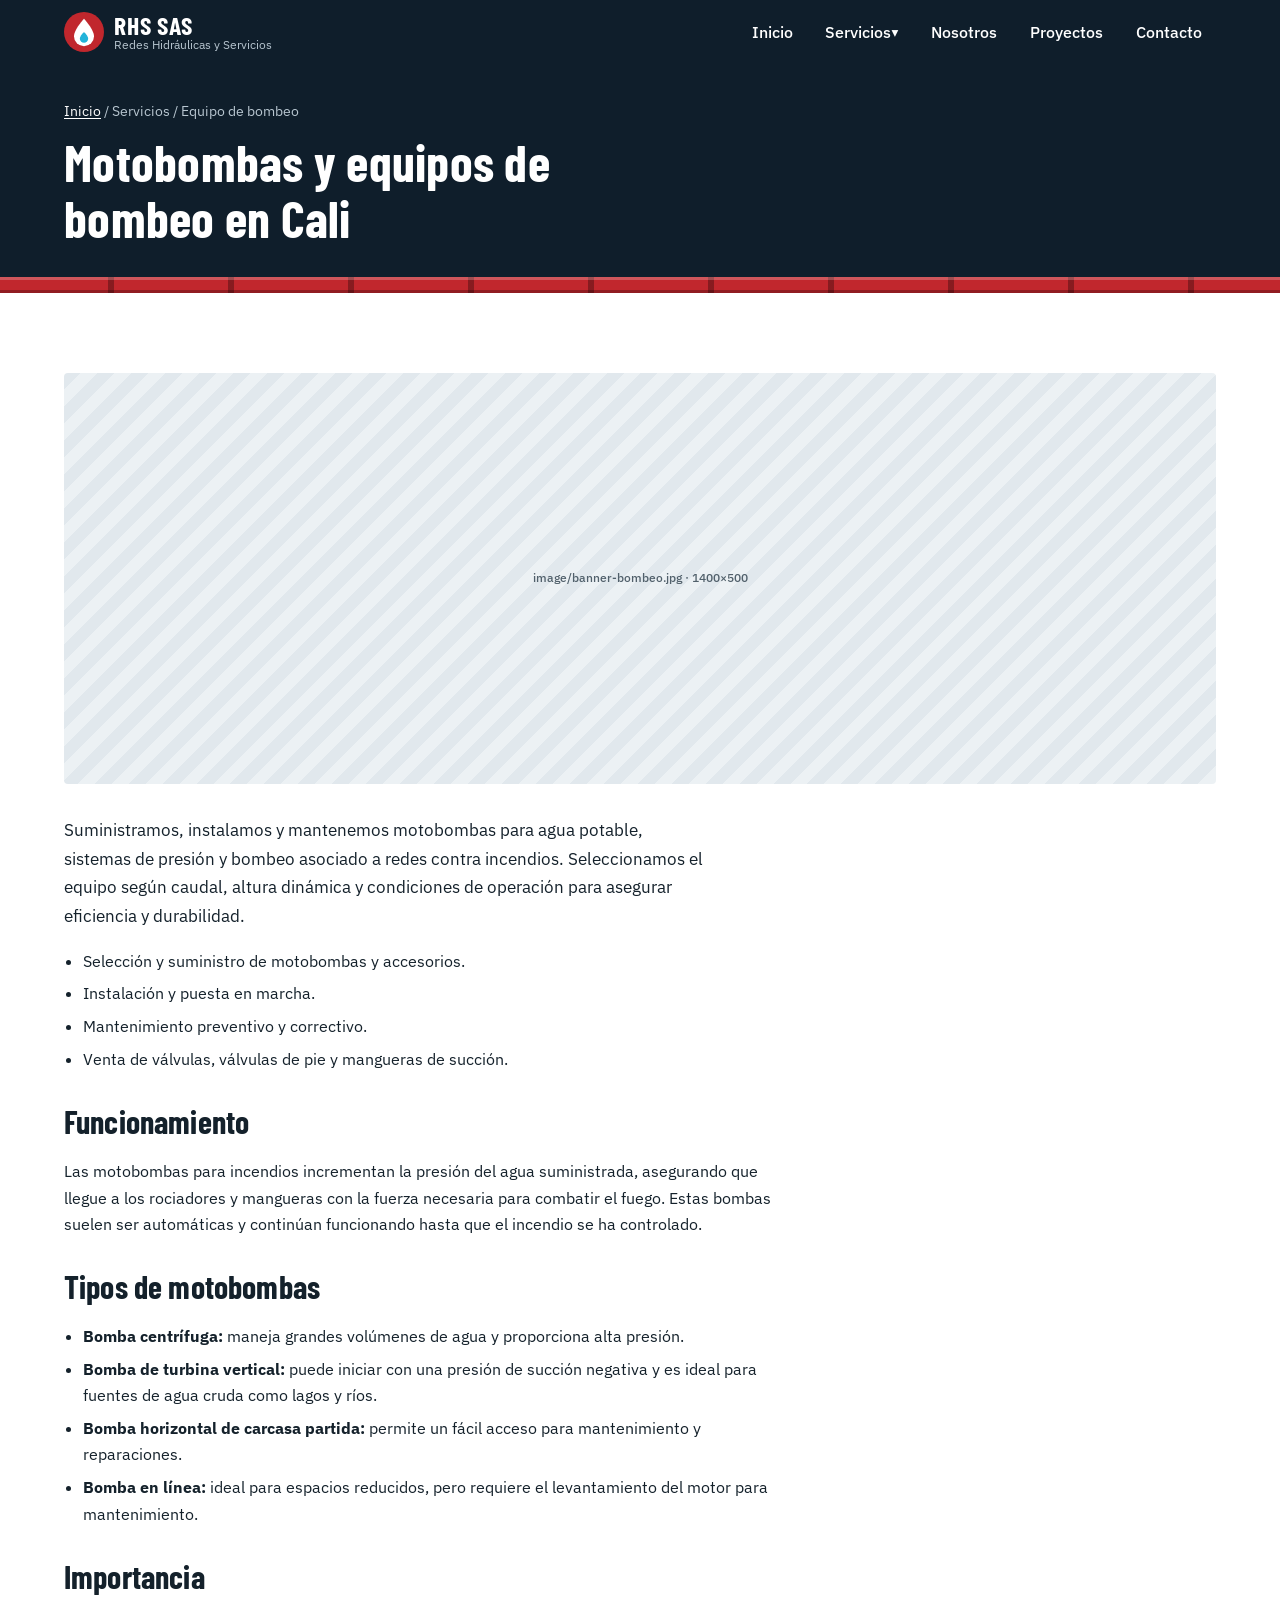
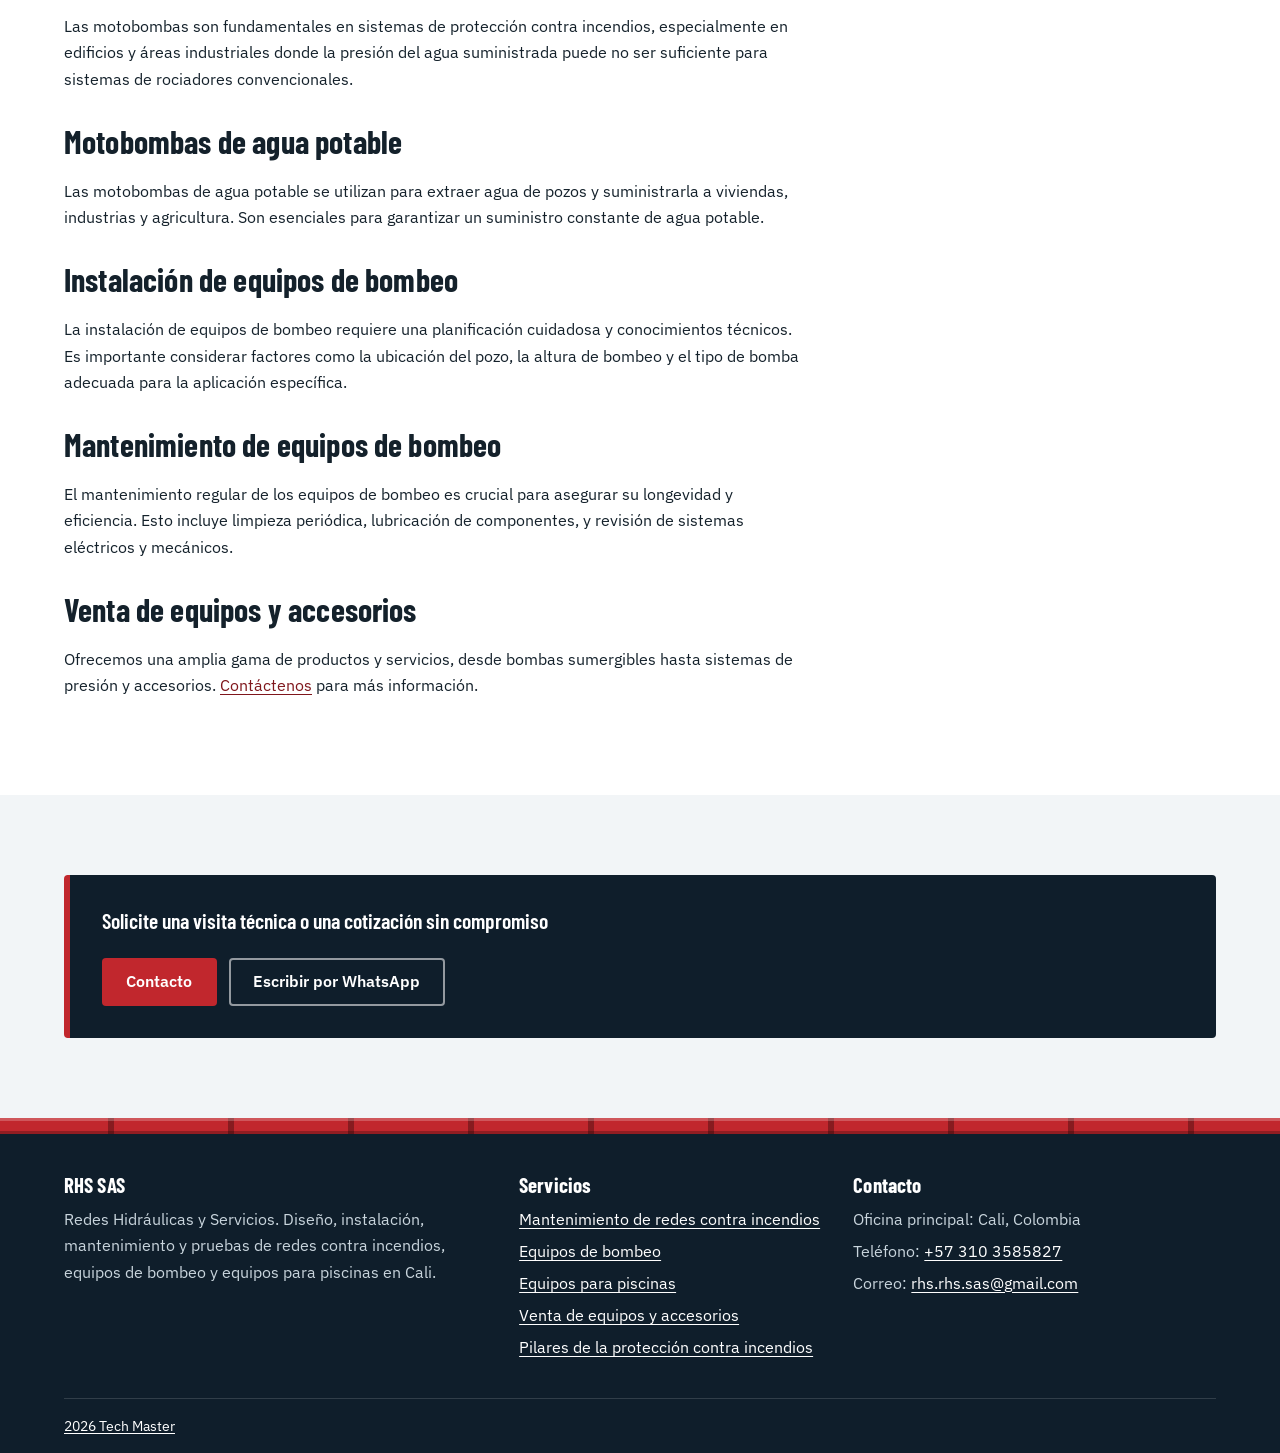
==== equipos-de-bombeo.html @ 1995c6d7 "Diseño incial - Creacion de codigo y estructura a trabajar" ====
<!DOCTYPE html>
<html lang="es-CO">
<head>
  <!-- Google Tag Manager -->
  <script>(function(w,d,s,l,i){w[l]=w[l]||[];w[l].push({'gtm.start':
  new Date().getTime(),event:'gtm.js'});var f=d.getElementsByTagName(s)[0],
  j=d.createElement(s),dl=l!='dataLayer'?'&l='+l:'';j.async=true;j.src=
  'https://www.googletagmanager.com/gtm.js?id='+i+dl;f.parentNode.insertBefore(j,f);
  })(window,document,'script','dataLayer','GTM-WHKBWDS8');</script>
  <!-- End Google Tag Manager -->
  <meta charset="utf-8">
  <meta name="viewport" content="width=device-width, initial-scale=1">
  <title>Motobombas y Equipos de Bombeo en Cali | RHS SAS</title>
  <meta name="description" content="Suministro, instalación y mantenimiento de motobombas de agua potable y equipos de bombeo en Cali. Asesoría técnica y repuestos.">
  <meta name="robots" content="index, follow">
  <link rel="canonical" href="https://www.redcontraincendios.net/equipos-de-bombeo">
  <meta name="google-site-verification" content="AdyVcqmKabd4CoY26H04oUFudaBdYu7BbRZjcWeOcj8">
  <meta name="format-detection" content="telephone=no">
  <meta name="theme-color" content="#0F1E2B">
  <link rel="icon" type="image/svg+xml" href="image/logo-mark.svg">
  <meta property="og:type" content="website">
  <meta property="og:locale" content="es_CO">
  <meta property="og:site_name" content="RHS SAS">
  <meta property="og:title" content="Motobombas y Equipos de Bombeo en Cali | RHS SAS">
  <meta property="og:description" content="Suministro, instalación y mantenimiento de motobombas de agua potable y equipos de bombeo en Cali. Asesoría técnica y repuestos.">
  <meta property="og:url" content="https://www.redcontraincendios.net/equipos-de-bombeo">
  <meta property="og:image" content="https://www.redcontraincendios.net/image/og-rhs.jpg">
  <meta property="og:image:width" content="1200">
  <meta property="og:image:height" content="630">
  <meta name="twitter:card" content="summary_large_image">
  <meta name="twitter:title" content="Motobombas y Equipos de Bombeo en Cali | RHS SAS">
  <meta name="twitter:description" content="Suministro, instalación y mantenimiento de motobombas de agua potable y equipos de bombeo en Cali. Asesoría técnica y repuestos.">
  <meta name="twitter:image" content="https://www.redcontraincendios.net/image/og-rhs.jpg">
  <link rel="preconnect" href="https://fonts.googleapis.com">
  <link rel="preconnect" href="https://fonts.gstatic.com" crossorigin>
  <link rel="stylesheet" href="https://fonts.googleapis.com/css2?family=Barlow+Condensed:wght@600;700&family=IBM+Plex+Sans:wght@400;500;600&display=swap">
  <link rel="stylesheet" href="styles/main.css">
  <script type="application/ld+json">{"@context": "https://schema.org", "@type": "Service", "name": "Motobombas y equipos de bombeo", "description": "Suministro, instalación y mantenimiento de motobombas de agua potable y equipos de bombeo en Cali.", "url": "https://www.redcontraincendios.net/equipos-de-bombeo", "areaServed": {"@type": "City", "name": "Cali"}, "provider": {"@type": "LocalBusiness", "name": "RHS SAS", "url": "https://www.redcontraincendios.net", "telephone": "+573103585827"}}</script>
</head>
<body>
  <!-- Google Tag Manager (noscript) -->
  <noscript><iframe src="https://www.googletagmanager.com/ns.html?id=GTM-WHKBWDS8"
  height="0" width="0" style="display:none;visibility:hidden"></iframe></noscript>
  <!-- End Google Tag Manager (noscript) -->
<a class="skip-link" href="#contenido">Saltar al contenido</a>
<header class="site-header">
  <div class="container bar">
    <a class="brand" href="./" aria-label="RHS SAS, Redes Hidráulicas y Servicios, inicio">
      <img src="image/logo-mark.svg" alt="" width="40" height="40">
      <span><span class="brand-name">RHS SAS</span><span class="brand-sub">Redes Hidráulicas y Servicios</span></span>
    </a>
    <button class="nav-toggle" type="button" aria-expanded="false" aria-controls="menu" aria-label="Abrir menú"><span></span></button>
    <nav class="menu" id="menu" aria-label="Principal">
      <ul>
        <li><a href="./">Inicio</a></li>
        <li class="has-sub">
          <button class="sub-toggle" type="button" aria-expanded="false">Servicios</button>
          <ul class="sub">
            <li><a href="mantenimiento-red-contra-incendios">Mantenimiento</a></li>
            <li><a href="equipos-de-bombeo" aria-current="page">Equipo de bombeo</a></li>
            <li><a href="equipos-para-piscinas">Equipo de piscina</a></li>
            <li><a href="equipos-y-accesorios">Venta de equipos</a></li>
          </ul>
        </li>
        <li><a href="./#nosotros">Nosotros</a></li>
        <li><a href="./#proyectos">Proyectos</a></li>
        <li><a href="contacto">Contacto</a></li>
      </ul>
    </nav>
  </div>
</header>
<main id="contenido">
<div class="page-head">
  <div class="container">
    <p class="breadcrumb"><a href="./">Inicio</a> / Servicios / Equipo de bombeo</p>
    <h1>Motobombas y equipos de bombeo en Cali</h1>
  </div>
</div>
<div class="pipe" aria-hidden="true"></div>
<section class="section">
  <div class="container">
<!-- IMAGEN: coloque el archivo /image/banner-bombeo.jpg (1400×500 px). Banner horizontal de una motobomba. -->
<figure class="slot banner" style="--ratio:1400/500" data-slot="image/banner-bombeo.jpg · 1400×500"><img src="image/banner-bombeo.jpg" alt="Motobomba de agua potable" width="1400" height="500" loading="lazy" decoding="async" onerror="this.remove()"></figure>
    <div class="prose">
      <p class="lead">Suministramos, instalamos y mantenemos motobombas para agua potable, sistemas de presión y bombeo asociado a redes contra incendios. Seleccionamos el equipo según caudal, altura dinámica y condiciones de operación para asegurar eficiencia y durabilidad.</p>
      <ul>
        <li>Selección y suministro de motobombas y accesorios.</li>
        <li>Instalación y puesta en marcha.</li>
        <li>Mantenimiento preventivo y correctivo.</li>
        <li>Venta de válvulas, válvulas de pie y mangueras de succión.</li>
      </ul>
      <h2>Funcionamiento</h2>
      <p>Las motobombas para incendios incrementan la presión del agua suministrada, asegurando que llegue a los rociadores y mangueras con la fuerza necesaria para combatir el fuego. Estas bombas suelen ser automáticas y continúan funcionando hasta que el incendio se ha controlado.</p>
      <h2>Tipos de motobombas</h2>
      <ul>
        <li><strong>Bomba centrífuga:</strong> maneja grandes volúmenes de agua y proporciona alta presión.</li>
        <li><strong>Bomba de turbina vertical:</strong> puede iniciar con una presión de succión negativa y es ideal para fuentes de agua cruda como lagos y ríos.</li>
        <li><strong>Bomba horizontal de carcasa partida:</strong> permite un fácil acceso para mantenimiento y reparaciones.</li>
        <li><strong>Bomba en línea:</strong> ideal para espacios reducidos, pero requiere el levantamiento del motor para mantenimiento.</li>
      </ul>
      <h2>Importancia</h2>
      <p>Las motobombas son fundamentales en sistemas de protección contra incendios, especialmente en edificios y áreas industriales donde la presión del agua suministrada puede no ser suficiente para sistemas de rociadores convencionales.</p>
      <h2>Motobombas de agua potable</h2>
      <p>Las motobombas de agua potable se utilizan para extraer agua de pozos y suministrarla a viviendas, industrias y agricultura. Son esenciales para garantizar un suministro constante de agua potable.</p>
      <h2>Instalación de equipos de bombeo</h2>
      <p>La instalación de equipos de bombeo requiere una planificación cuidadosa y conocimientos técnicos. Es importante considerar factores como la ubicación del pozo, la altura de bombeo y el tipo de bomba adecuada para la aplicación específica.</p>
      <h2>Mantenimiento de equipos de bombeo</h2>
      <p>El mantenimiento regular de los equipos de bombeo es crucial para asegurar su longevidad y eficiencia. Esto incluye limpieza periódica, lubricación de componentes, y revisión de sistemas eléctricos y mecánicos.</p>
      <h2>Venta de equipos y accesorios</h2>
      <p>Ofrecemos una amplia gama de productos y servicios, desde bombas sumergibles hasta sistemas de presión y accesorios. <a href="contacto">Contáctenos</a> para más información.</p>
    </div>
  </div>
</section>
<section class="section section--paper" aria-label="Solicitar cotización">
  <div class="container">
    <div class="callout">
      <p>Solicite una visita técnica o una cotización sin compromiso</p>
      <div class="actions">
        <a class="btn btn-primary" href="contacto" data-cta="franja-final">Contacto</a>
        <a class="btn btn-ghost" href="https://wa.me/573103585827?text=Hola%2C%20quisiera%20solicitar%20una%20cotizaci%C3%B3n%20de%20servicios%20de%20redes%20contra%20incendios." target="_blank" rel="noopener" data-pos="franja-final">Escribir por WhatsApp</a>
      </div>
    </div>
  </div>
</section>
</main>
<footer class="site-footer">
  <div class="pipe" aria-hidden="true"></div>
  <div class="container footer-grid">
    <div>
      <h2>RHS SAS</h2>
      <p>Redes Hidráulicas y Servicios. Diseño, instalación, mantenimiento y pruebas de redes contra incendios, equipos de bombeo y equipos para piscinas en Cali.</p>
    </div>
    <nav aria-label="Servicios">
      <h2>Servicios</h2>
      <ul>
        <li><a href="mantenimiento-red-contra-incendios">Mantenimiento de redes contra incendios</a></li>
        <li><a href="equipos-de-bombeo">Equipos de bombeo</a></li>
        <li><a href="equipos-para-piscinas">Equipos para piscinas</a></li>
        <li><a href="equipos-y-accesorios">Venta de equipos y accesorios</a></li>
        <li><a href="pilares-rci">Pilares de la protección contra incendios</a></li>
      </ul>
    </nav>
    <div>
      <h2>Contacto</h2>
      <ul>
        <li>Oficina principal: Cali, Colombia</li>
        <li>Teléfono: <a href="tel:+573103585827" data-pos="pie">+57 310 3585827</a></li>
        <li>Correo: <a href="mailto:rhs.rhs.sas@gmail.com">rhs.rhs.sas@gmail.com</a></li>
      </ul>
    </div>
  </div>
  <div class="container legal">
    <a href="http://www.tmservicios.net" rel="noopener">2026 Tech Master</a>
  </div>
</footer>
<div class="fab">
  <a class="call" href="tel:+573103585827" data-pos="barra-movil">Llamar</a>
  <a class="wa" href="https://wa.me/573103585827?text=Hola%2C%20quisiera%20solicitar%20una%20cotizaci%C3%B3n%20de%20servicios%20de%20redes%20contra%20incendios." target="_blank" rel="noopener" data-pos="barra-movil">WhatsApp</a>
</div>
<script src="js/config.js"></script>
<script src="js/main.js" defer></script>
</body>
</html>
---- styles/main.css ----
/* ==========================================================================
   RHS SAS · Redes Hidráulicas y Servicios
   Hoja de estilos principal · enfoque mobile first
   Concepto visual: la tubería roja de un cuarto de bombas (rojo de
   tubería, acero y agua). Los puntos de corte van de menor a mayor.
   ========================================================================== */

:root {
  --pipe: #C1272D;
  --pipe-dark: #7F161C;
  --steel: #0F1E2B;
  --steel-2: #1A2E40;
  --water: #22B3D9;
  --water-dark: #0B6F8C;
  --water-light: #8FD9F7;
  --cream: #FFF1D6;
  --paper: #F2F5F7;
  --white: #FFFFFF;
  --ink: #14212B;
  --muted: #4A5B67;
  --line: #D3DCE2;
  --signal: #F2B705;
  --whatsapp: #1E8E4E;

  --font-head: "Barlow Condensed", "Arial Narrow", Arial, sans-serif;
  --font-body: "IBM Plex Sans", system-ui, -apple-system, "Segoe UI", Roboto, Arial, sans-serif;

  --gutter: 1.25rem;
  --max: 72rem;
  --header-h: 4rem;
}

*, *::before, *::after { box-sizing: border-box; }

html {
  scroll-behavior: smooth;
  scroll-padding-top: 5rem;
  -webkit-text-size-adjust: 100%;
}

body {
  margin: 0;
  padding-bottom: 3.25rem; /* espacio para la barra fija móvil */
  font: 400 1rem/1.65 var(--font-body);
  color: var(--ink);
  background: var(--white);
}

img, svg, video { display: block; max-width: 100%; }
a { color: var(--pipe-dark); text-underline-offset: 0.18em; }
a:hover { color: var(--pipe); }
:focus-visible { outline: 3px solid var(--signal); outline-offset: 2px; }

.container { width: min(100% - 2 * var(--gutter), var(--max)); margin-inline: auto; }

.skip-link {
  position: absolute; left: -999px; top: 0; z-index: 100;
  background: var(--signal); color: var(--steel); padding: 0.75rem 1rem; font-weight: 600;
}
.skip-link:focus { left: 0; }

/* ---------- Tipografía ---------- */
h1, h2, h3 { font-family: var(--font-head); font-weight: 700; line-height: 1.08; letter-spacing: 0.005em; margin: 0 0 0.6em; }
h1 { font-size: clamp(2.3rem, 8vw, 3.9rem); }
h2 { font-size: clamp(1.8rem, 5vw, 2.6rem); }
h3 { font-size: 1.45rem; }
p { margin: 0 0 1em; }
.lead { font-size: 1.08rem; max-width: 40rem; }

/* ---------- Botones ---------- */
.btn {
  display: inline-flex; align-items: center; justify-content: center;
  min-height: 3rem; padding: 0.75rem 1.4rem;
  font: 600 1rem/1.2 var(--font-body); text-decoration: none; text-align: center;
  border: 2px solid transparent; border-radius: 4px; cursor: pointer;
  transition: background-color 0.18s, border-color 0.18s, color 0.18s;
}
.btn-primary { background: var(--pipe); color: #fff; }
.btn-primary:hover { background: var(--pipe-dark); color: #fff; }
.btn-ghost { border-color: rgba(255, 255, 255, 0.55); color: #fff; }
.btn-ghost:hover { background: rgba(255, 255, 255, 0.12); color: #fff; }
.btn-outline { border-color: var(--pipe); color: var(--pipe-dark); background: transparent; }
.btn-outline:hover { background: var(--pipe); color: #fff; }
.btn-wa { background: var(--whatsapp); color: #fff; }
.btn-wa:hover { background: #17713D; color: #fff; }
.actions { display: flex; flex-wrap: wrap; gap: 0.75rem; margin-top: 1.5rem; }

/* ---------- Encabezado y menú ---------- */
.site-header { position: sticky; top: 0; z-index: 50; background: var(--steel); color: #fff; }
.bar { display: flex; align-items: center; justify-content: space-between; min-height: var(--header-h); }
.brand { display: flex; align-items: center; gap: 0.65rem; color: #fff; text-decoration: none; }
.brand:hover { color: #fff; }
.brand img { width: 2.5rem; height: 2.5rem; }
.brand-name { display: block; font: 700 1.6rem/1 var(--font-head); letter-spacing: 0.03em; }
.brand-sub { display: block; font: 400 0.72rem/1.25 var(--font-body); color: #B8C6D0; }

.nav-toggle {
  width: 3rem; height: 3rem; display: grid; place-items: center;
  background: none; border: 0; color: #fff; cursor: pointer;
}
.nav-toggle span, .nav-toggle span::before, .nav-toggle span::after {
  display: block; width: 1.5rem; height: 2px; background: currentColor; content: ""; position: relative;
  transition: transform 0.2s, background-color 0.2s;
}
.nav-toggle span::before { position: absolute; top: -7px; }
.nav-toggle span::after { position: absolute; top: 7px; }
.nav-toggle[aria-expanded="true"] span { background: transparent; }
.nav-toggle[aria-expanded="true"] span::before { transform: translateY(7px) rotate(45deg); }
.nav-toggle[aria-expanded="true"] span::after { transform: translateY(-7px) rotate(-45deg); }

.menu {
  display: none; position: absolute; left: 0; right: 0; top: 100%;
  background: var(--steel-2); border-top: 3px solid var(--pipe);
  max-height: calc(100vh - var(--header-h)); overflow-y: auto;
}
.menu.open { display: block; }
.menu ul { list-style: none; margin: 0; padding: 0; }
.menu a, .sub-toggle {
  display: flex; align-items: center; justify-content: space-between; width: 100%; min-height: 3rem;
  padding: 0.85rem var(--gutter); color: #fff; text-decoration: none; text-align: left;
  font: 500 1rem var(--font-body); background: none; border: 0;
  border-bottom: 1px solid rgba(255, 255, 255, 0.1); cursor: pointer;
}
.menu a:hover, .sub-toggle:hover { color: var(--signal); }
.menu a[aria-current="page"] { color: var(--signal); }
.sub-toggle::after { content: "▾"; font-size: 0.85em; transition: transform 0.2s; }
.has-sub.open > .sub-toggle::after { transform: rotate(180deg); }
.sub { display: none; background: rgba(0, 0, 0, 0.22); }
.has-sub.open > .sub { display: block; }
.sub a { padding-left: calc(var(--gutter) + 1rem); }

/* ---------- Tubería divisoria (motivo gráfico) ---------- */
.pipe {
  height: 16px; background-color: var(--pipe);
  background-image: repeating-linear-gradient(90deg, transparent 0 108px, rgba(0, 0, 0, 0.3) 108px 114px, transparent 114px 120px);
  box-shadow: inset 0 3px 0 rgba(255, 255, 255, 0.22), inset 0 -3px 0 rgba(0, 0, 0, 0.25);
}

/* ---------- Portada ---------- */
.hero { background: var(--steel); color: #fff; }
.hero-grid { display: grid; gap: 2rem; padding: 2.75rem 0 2.5rem; align-items: center; }
.tagline { font: 600 1.35rem/1.2 var(--font-head); color: var(--signal); margin-bottom: 1rem; letter-spacing: 0.02em; }
.hero .lead { color: #D3DDE4; }
.hero-art svg { width: 100%; height: auto; }

/* Escena animada: el agua llena la tubería y los rociadores descargan */
.pipe-body { fill: none; stroke: var(--pipe); stroke-linejoin: miter; }
.flange { fill: var(--pipe-dark); }
.flow { fill: none; stroke: var(--cream); stroke-width: 4; stroke-dasharray: 100; stroke-dashoffset: 100; animation: fill-pipe 1.8s 0.3s ease-out forwards; }
.flow-branch { animation-duration: 0.5s; animation-delay: 1.9s; }
.drop { fill: var(--water-light); opacity: 0; animation: spray 1.7s calc(2.3s + var(--d, 0s)) ease-in infinite; }
.needle { stroke: var(--pipe-dark); stroke-width: 2.5; stroke-linecap: round; transform-origin: 112px 66px; transform: rotate(-70deg); animation: gauge 1.8s 0.3s ease-out forwards; }
@keyframes fill-pipe { to { stroke-dashoffset: 0; } }
@keyframes spray {
  0% { opacity: 0; transform: translate(0, 0); }
  12% { opacity: 0.95; }
  100% { opacity: 0; transform: translate(var(--dx), var(--dy)); }
}
@keyframes gauge { to { transform: rotate(38deg); } }

/* ---------- Secciones ---------- */
.section { padding: 3.25rem 0; }
.section--paper { background: var(--paper); }
.section--dark { background: var(--steel); color: #fff; }
.sec-head { margin-bottom: 2rem; max-width: 44rem; }
.sec-head h2::before { content: ""; display: block; width: 3rem; height: 0.4rem; background: var(--pipe); margin-bottom: 0.85rem; }
.section--dark .lead, .section--dark p { color: #D3DDE4; }

/* Pilares en la portada */
.pillars { list-style: none; counter-reset: p; margin: 1.5rem 0; padding: 0; display: grid; gap: 0.5rem 1.5rem; }
.pillars li { counter-increment: p; padding: 0.55rem 0; border-bottom: 1px solid var(--line); font-weight: 500; }
.pillars li::before { content: counter(p) "."; display: inline-block; width: 1.8rem; color: var(--pipe); font: 700 1.15rem var(--font-head); }

/* Servicios */
.cards { display: grid; gap: 1.5rem; }
.card { background: var(--white); border: 1px solid var(--line); border-top: 4px solid var(--pipe); border-radius: 4px; display: flex; flex-direction: column; }
.card-body { padding: 1.25rem 1.25rem 1.5rem; display: flex; flex-direction: column; flex: 1; }
.card-body p, .card-body ul { font-size: 0.97rem; }
.card-body ul { padding-left: 1.1rem; margin: 0 0 1em; }
.card-body .btn { margin-top: auto; align-self: flex-start; }

/* Espacios para imágenes */
.slot {
  position: relative; margin: 0; overflow: hidden; display: grid; place-items: center;
  aspect-ratio: var(--ratio, 4/3);
  background: repeating-linear-gradient(135deg, #E1E8ED 0 12px, #ECF1F4 12px 24px);
}
.slot::after {
  content: attr(data-slot); padding: 0.5rem 0.75rem; text-align: center;
  font: 500 0.74rem/1.4 var(--font-body); color: #51606B;
}
.slot img { position: absolute; inset: 0; width: 100%; height: 100%; object-fit: cover; }
.slot--logo { --ratio: 2/1; background: var(--white); border: 1px solid var(--line); }
.slot--logo img { object-fit: contain; padding: 0.5rem; }
.banner.slot { aspect-ratio: 16/9; border-radius: 4px; margin-bottom: 2rem; }

/* Ventajas */
.checks { list-style: none; margin: 0 0 1.5rem; padding: 0; display: grid; gap: 0.75rem; }
.checks li { position: relative; padding-left: 2rem; }
.checks li::before { content: ""; position: absolute; left: 0; top: 0.35rem; width: 1.15rem; height: 0.6rem; border-left: 3px solid var(--water); border-bottom: 3px solid var(--water); transform: rotate(-45deg); }
.callout { background: var(--steel); color: #fff; padding: 1.5rem; border-radius: 4px; border-left: 6px solid var(--pipe); }
.callout p { font: 600 1.35rem/1.25 var(--font-head); margin-bottom: 1rem; }

/* Preguntas frecuentes */
.faq details { border-bottom: 1px solid var(--line); }
.faq summary { cursor: pointer; padding: 1rem 2rem 1rem 0; font: 600 1.2rem/1.3 var(--font-head); position: relative; list-style: none; }
.faq summary::-webkit-details-marker { display: none; }
.faq summary::after { content: "+"; position: absolute; right: 0.25rem; top: 0.75rem; font-size: 1.6rem; color: var(--pipe); }
.faq details[open] summary::after { content: "–"; }
.faq details p { padding-bottom: 1rem; max-width: 42rem; }

/* Cifras */
.stats { display: grid; grid-template-columns: 1fr 1fr; gap: 1.5rem 1rem; margin: 0; }
.stats div { border-top: 3px solid var(--pipe); padding-top: 0.75rem; }
.stats dt { order: 2; color: #B8C6D0; font-size: 0.95rem; }
.stats dd { margin: 0; font: 700 clamp(2.6rem, 9vw, 3.8rem)/1 var(--font-head); color: #fff; }
.stats div { display: flex; flex-direction: column; }
.about-grid { display: grid; gap: 2rem; align-items: center; }

/* Galería y clientes */
.gallery { display: grid; grid-template-columns: 1fr 1fr; gap: 0.75rem; }
.logos { display: grid; grid-template-columns: 1fr 1fr; gap: 0.75rem; margin-bottom: 1.25rem; }

/* ---------- Páginas interiores ---------- */
.page-head { background: var(--steel); color: #fff; padding: 2.25rem 0 2rem; }
.page-head h1 { margin: 0; font-size: clamp(2rem, 7vw, 3.2rem); max-width: 22ch; }
.breadcrumb { font-size: 0.85rem; color: #B8C6D0; margin-bottom: 0.75rem; }
.breadcrumb a { color: #fff; }
.prose { max-width: 46rem; }
.prose h2 { font-size: clamp(1.5rem, 4vw, 2rem); margin-top: 2rem; }
.prose ul { padding-left: 1.2rem; }
.prose li { margin-bottom: 0.4rem; }
.prose .sec-head, .prose h2:first-child { margin-top: 0; }
.split { display: grid; gap: 2rem; }

.defs { display: grid; gap: 1rem; margin: 0; }
.defs div { border-left: 4px solid var(--pipe); padding: 0.25rem 0 0.25rem 1rem; }
.defs dt { font: 700 1.35rem/1.2 var(--font-head); margin-bottom: 0.2rem; }
.defs dd { margin: 0; font-size: 0.97rem; color: var(--muted); }

.pillar { padding: 1.25rem 0; border-bottom: 1px solid var(--line); }
.pillar h2 { font-size: 1.7rem; margin-bottom: 0.5rem; }
.pillar ul { margin: 0; padding-left: 1.2rem; }

/* Formulario */
.form { display: grid; gap: 1rem; }
.field label { display: block; font-weight: 600; margin-bottom: 0.3rem; }
.field input, .field select, .field textarea {
  width: 100%; padding: 0.75rem; font: 400 1rem var(--font-body); color: var(--ink);
  background: #fff; border: 1.5px solid #8FA1AD; border-radius: 4px;
}
.field textarea { min-height: 8rem; resize: vertical; }
.field input:focus, .field select:focus, .field textarea:focus { outline: 3px solid var(--signal); border-color: var(--steel); }
.hp { position: absolute; left: -9999px; }
.form-note { font-size: 0.88rem; color: var(--muted); }
.form-status { min-height: 1.5rem; font-weight: 600; }
.form-status.ok { color: #17713D; }
.form-status.err { color: var(--pipe-dark); }
.contact-data { display: grid; gap: 1.5rem; }
.contact-data h3 { margin-bottom: 0.3rem; }
.contact-data p { margin-bottom: 0.25rem; }

/* ---------- Pie ---------- */
.site-footer { background: var(--steel); color: #C9D5DD; }
.footer-grid { display: grid; gap: 2rem; padding: 2.5rem 0 2rem; }
.site-footer h2 { font-size: 1.3rem; color: #fff; margin-bottom: 0.6rem; }
.site-footer a { color: #fff; }
.site-footer a:hover { color: var(--signal); }
.site-footer ul { list-style: none; margin: 0; padding: 0; }
.site-footer li { margin-bottom: 0.35rem; }
.legal { border-top: 1px solid rgba(255, 255, 255, 0.14); padding: 1rem 0; font-size: 0.85rem; }

/* Barra fija de llamada y WhatsApp (solo móvil) */
.fab { position: fixed; inset: auto 0 0 0; z-index: 40; display: grid; grid-template-columns: 1fr 1fr; }
.fab a { display: flex; align-items: center; justify-content: center; min-height: 3.25rem; color: #fff; font-weight: 600; text-decoration: none; }
.fab .call { background: var(--pipe); }
.fab .wa { background: var(--whatsapp); }

/* ==========================================================================
   Tablet y escritorio
   ========================================================================== */
@media (min-width: 40rem) {
  :root { --gutter: 1.75rem; }
  .gallery { grid-template-columns: repeat(3, 1fr); gap: 1rem; }
  .logos { grid-template-columns: repeat(3, 1fr); }
  .pillars { grid-template-columns: 1fr 1fr; }
  .cards { grid-template-columns: 1fr 1fr; }
  .banner.slot { aspect-ratio: var(--ratio, 14/5); }
  .contact-data { grid-template-columns: 1fr 1fr; }
  .defs { grid-template-columns: 1fr 1fr; gap: 1.25rem 2rem; }
}

@media (min-width: 60rem) {
  body { padding-bottom: 0; }
  .fab, .nav-toggle { display: none; }

  .menu { display: block; position: static; background: none; border: 0; max-height: none; overflow: visible; }
  .menu > ul { display: flex; gap: 0.25rem; }
  .menu a, .sub-toggle { width: auto; min-height: 0; padding: 0.55rem 0.9rem; border: 0; }
  .has-sub { position: relative; }
  .sub { position: absolute; top: 100%; left: 0; min-width: 16rem; background: var(--steel-2); border-top: 3px solid var(--pipe); }
  .has-sub:hover > .sub, .has-sub:focus-within > .sub { display: block; }
  .sub a { padding: 0.75rem 1rem; border-bottom: 1px solid rgba(255, 255, 255, 0.08); }

  .hero-grid { grid-template-columns: 1.05fr 0.95fr; gap: 3rem; padding: 4.5rem 0 4rem; }
  .section { padding: 5rem 0; }
  .cards { grid-template-columns: repeat(4, 1fr); }
  .pillars { grid-template-columns: 1fr 1fr 1fr 1fr; }
  .split { grid-template-columns: 1.6fr 1fr; gap: 3rem; align-items: start; }
  .about-grid { grid-template-columns: 1fr 1fr; gap: 3rem; }
  .logos { grid-template-columns: repeat(6, 1fr); }
  .footer-grid { grid-template-columns: 1.4fr 1fr 1.2fr; }
  .callout { padding: 2rem; }
}

/* ---------- Preferencia de movimiento reducido ---------- */
@media (prefers-reduced-motion: reduce) {
  html { scroll-behavior: auto; }
  .flow { animation: none; stroke-dashoffset: 0; }
  .drop { animation: none; opacity: 0; }
  .needle { animation: none; transform: rotate(38deg); }
  .btn, .nav-toggle span, .nav-toggle span::before, .nav-toggle span::after, .sub-toggle::after { transition: none; }
}
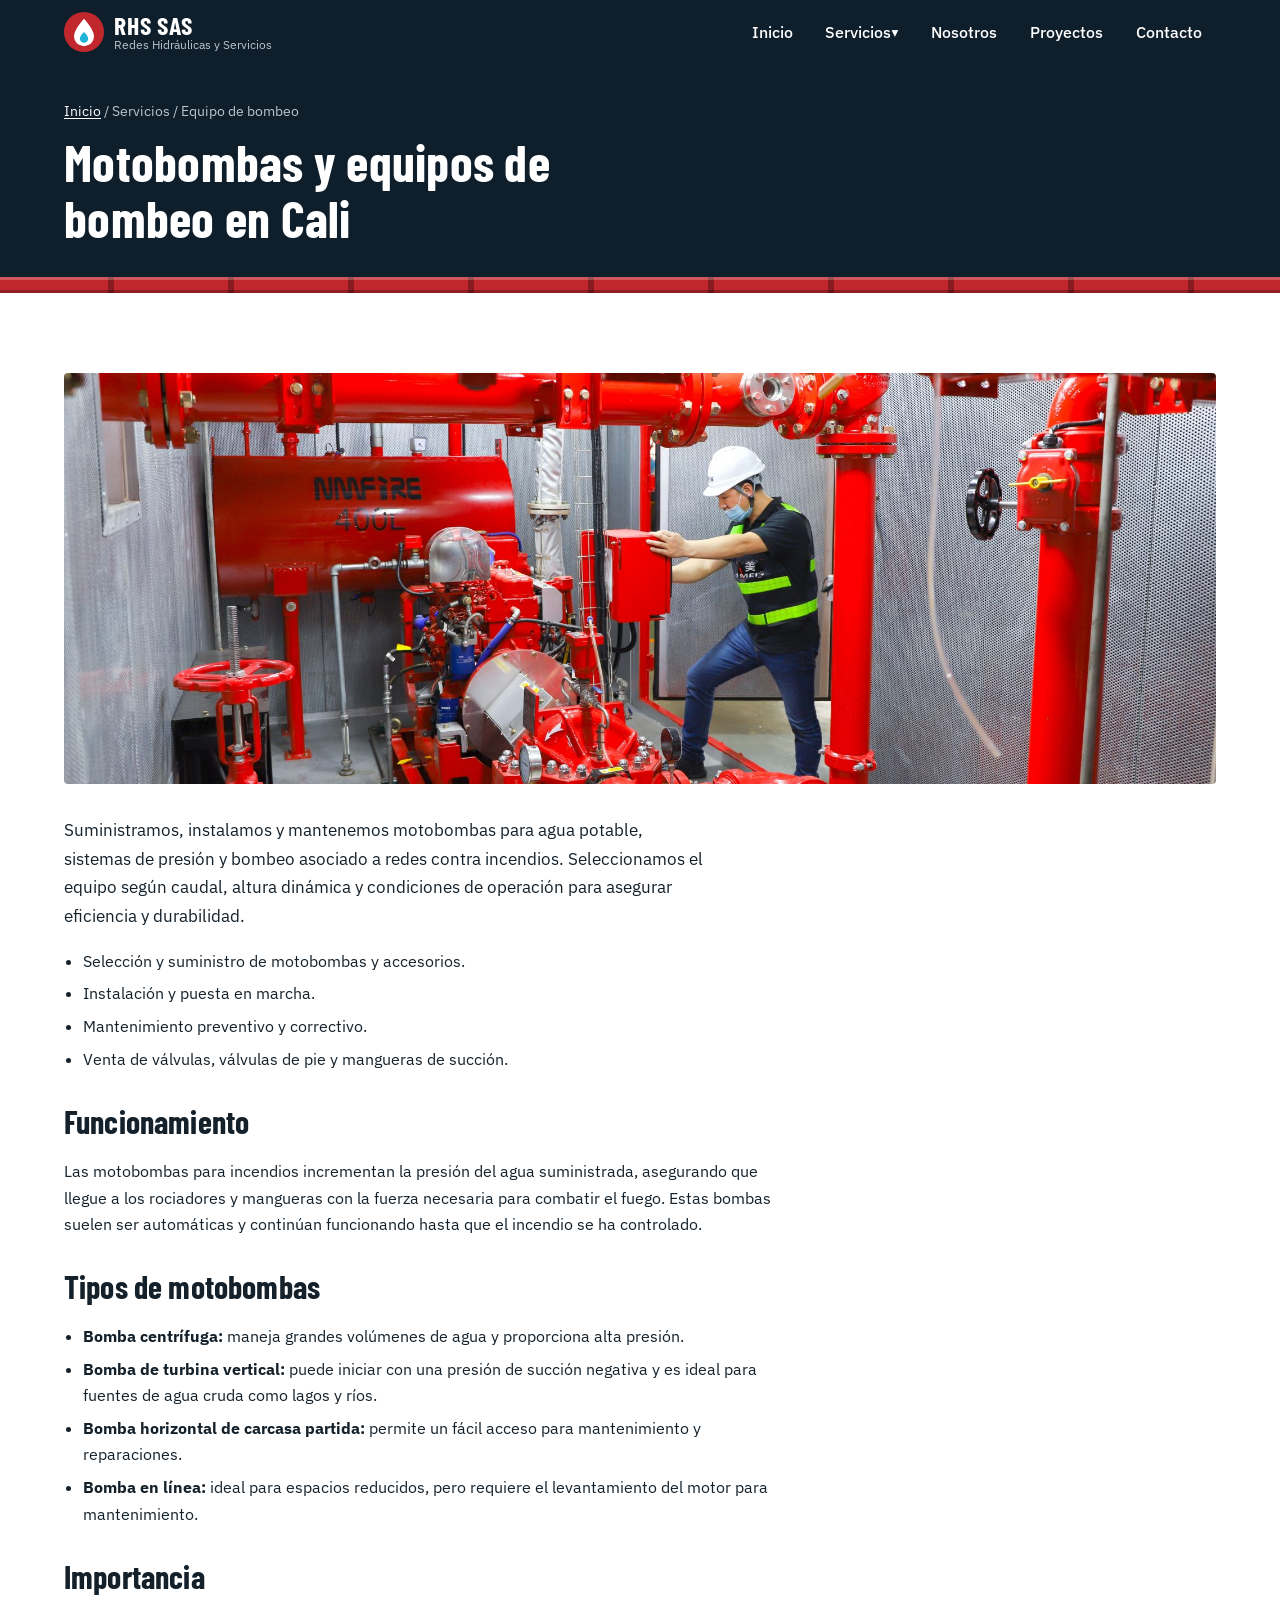
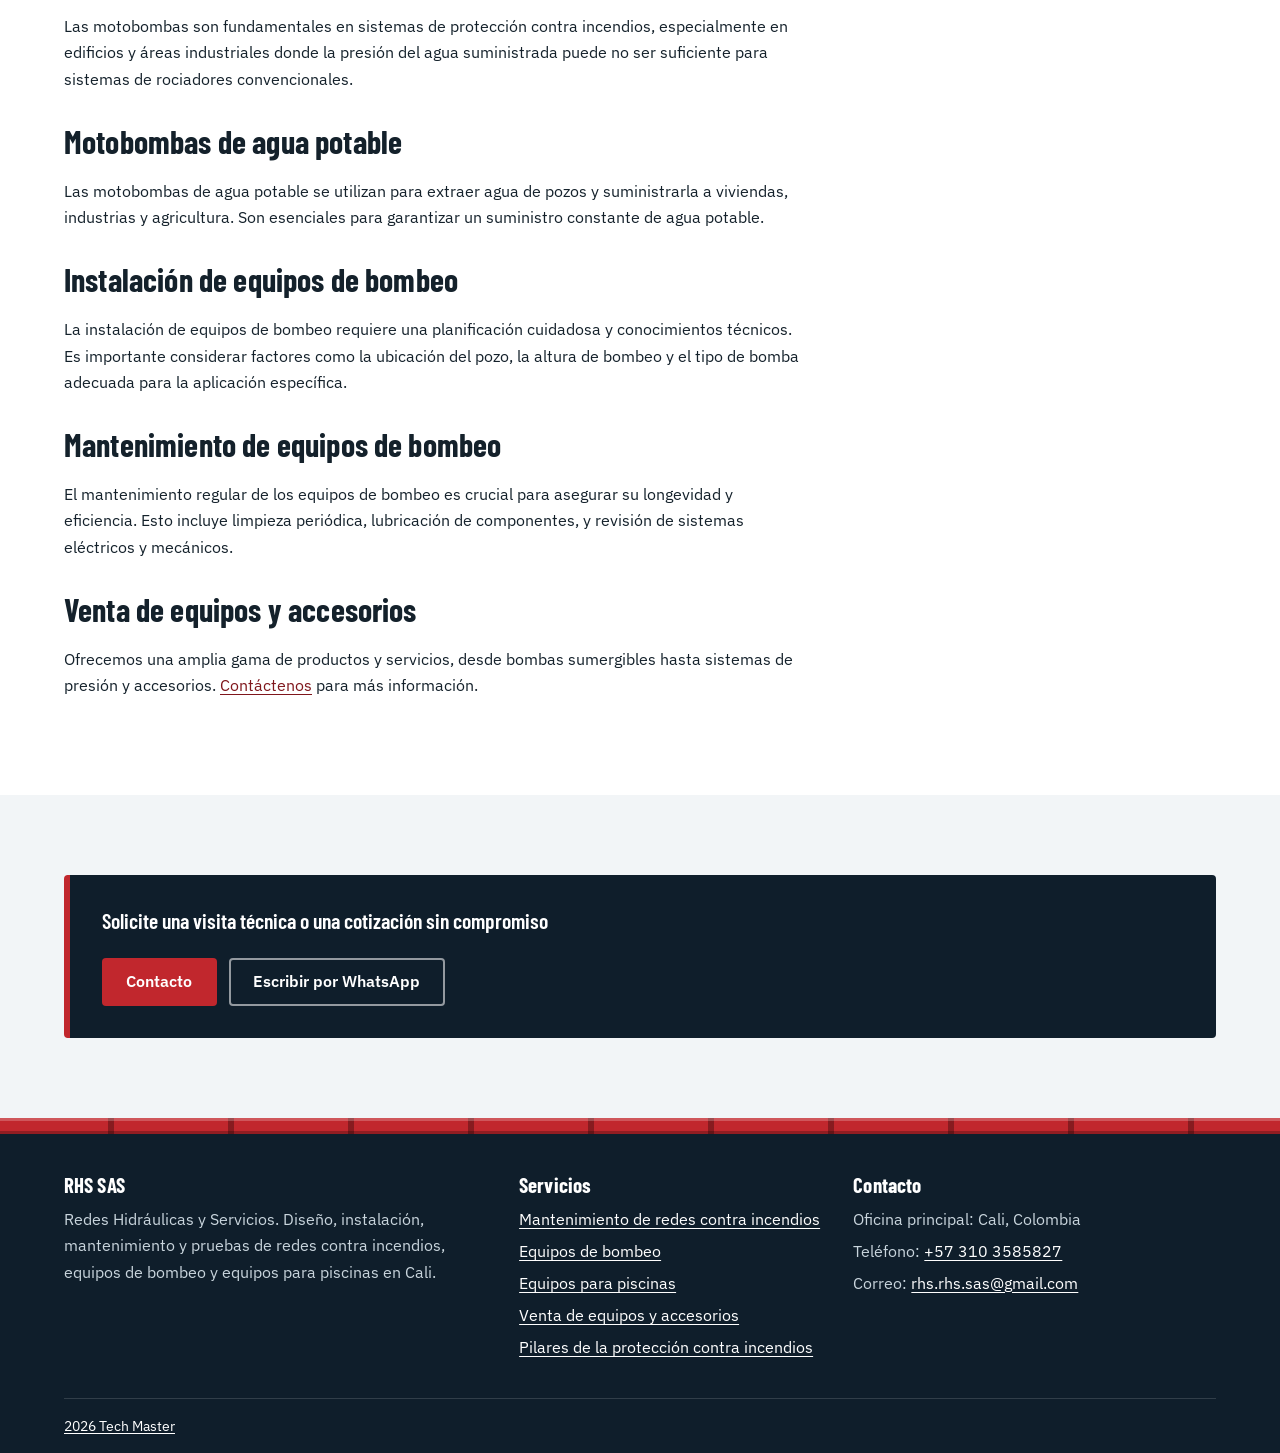
==== commit bcb53b2f: "se edita contenido en las paginas" ====
--- a/equipos-de-bombeo.html
+++ b/equipos-de-bombeo.html
@@ -80,7 +80,7 @@
 <section class="section">
   <div class="container">
 <!-- IMAGEN: coloque el archivo /image/banner-bombeo.jpg (1400×500 px). Banner horizontal de una motobomba. -->
-<figure class="slot banner" style="--ratio:1400/500" data-slot="image/banner-bombeo.jpg · 1400×500"><img src="image/banner-bombeo.jpg" alt="Motobomba de agua potable" width="1400" height="500" loading="lazy" decoding="async" onerror="this.remove()"></figure>
+<figure class="slot banner" style="--ratio:1400/500" data-slot="image/banner-bombeo.jpg · 1400×500"><img src="image/banner/sistema-contra-incendios-02.jpg" alt="Motobomba de agua potable" width="1400" height="500" loading="lazy" decoding="async" onerror="this.remove()"></figure>
     <div class="prose">
       <p class="lead">Suministramos, instalamos y mantenemos motobombas para agua potable, sistemas de presión y bombeo asociado a redes contra incendios. Seleccionamos el equipo según caudal, altura dinámica y condiciones de operación para asegurar eficiencia y durabilidad.</p>
       <ul>
